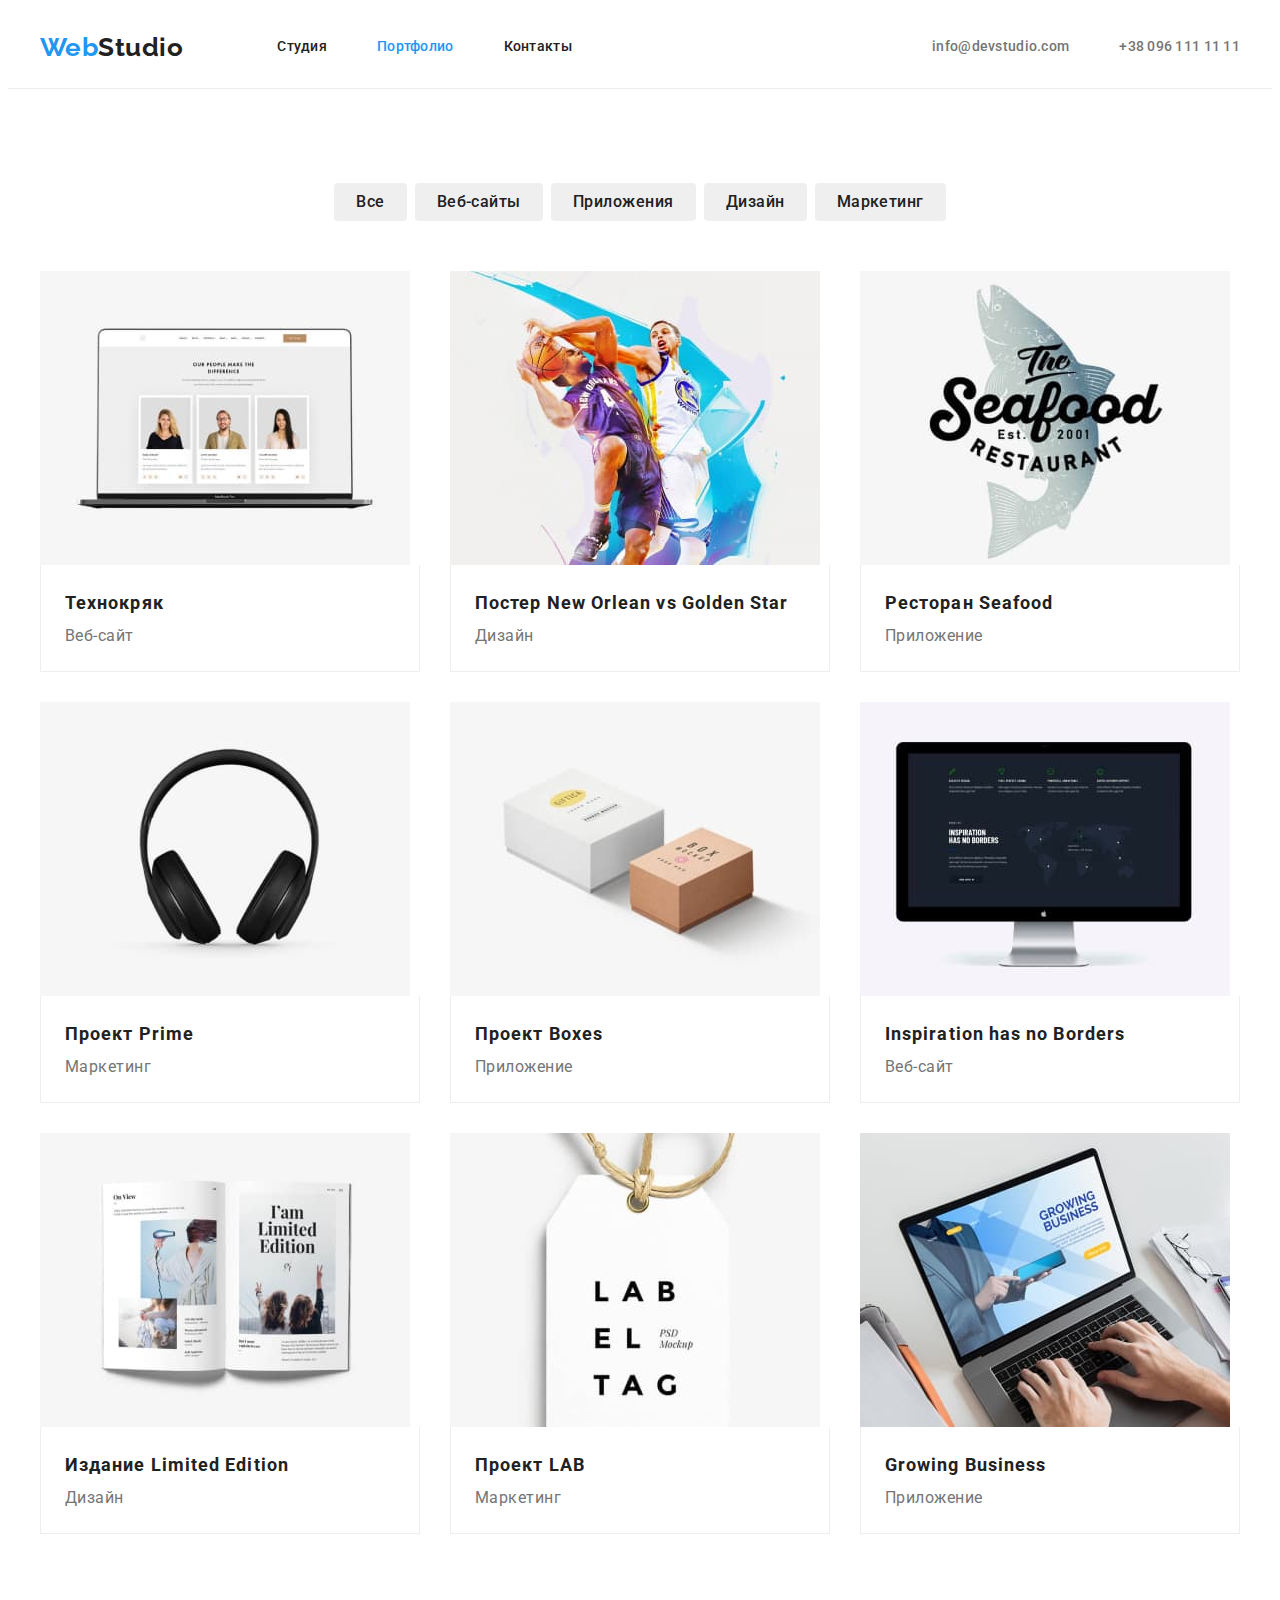
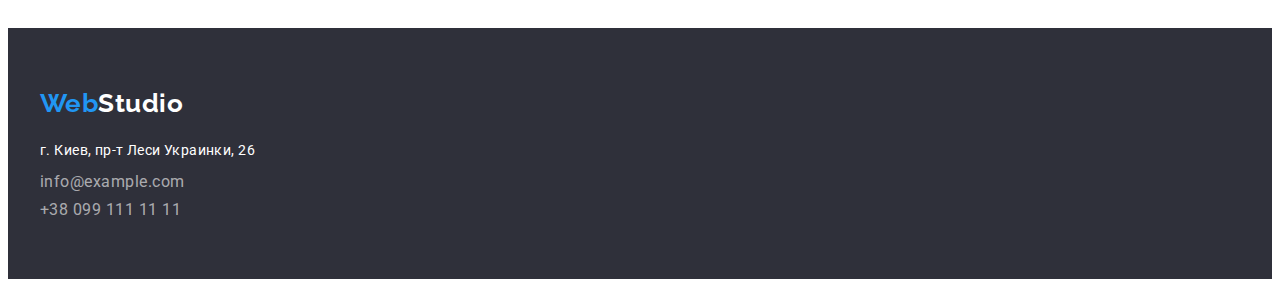
==== portfolio.html @ c22ebef0 "copy previous HW" ====
<!DOCTYPE html>
<html lang="ru">
  <head>
    <meta charset="UTF-8" />
    <meta http-equiv="X-UA-Compatible" content="IE=edge" />
    <meta name="viewport" content="width=device-width, initial-scale=1.0" />
    <link rel="preconnect" href="https://fonts.googleapis.com" />
    <link rel="preconnect" href="https://fonts.gstatic.com" crossorigin />
    <link
      href="https://fonts.googleapis.com/css2?family=Montserrat:wght@400;700&family=Raleway:wght@700&family=Roboto:wght@400;500;700;900&display=swap"
      rel="stylesheet"
    />
    <!-- <link rel="stylesheet" href="prettier.json"> -->
    <link
      rel="stylesheet"
      href="https://cdnjs.cloudflare.com/ajax/libs/modern-normalize/1.1.0/modern-normalize.min.css"
      integrity="sha512-wpPYUAdjBVSE4KJnH1VR1HeZfpl1ub8YT/NKx4PuQ5NmX2tKuGu6U/JRp5y+Y8XG2tV+wKQpNHVUX03MfMFn9Q=="
      crossorigin="anonymous"
      referrerpolicy="no-referrer"
    />
    <link rel="stylesheet" href="./css/styles.css" />
    <title>Web Studio</title>
  </head>
  <body>
    <header class="header">
      <div class="container">
        <a class="logo" href="./index.html"
          ><span class="logo-blue">Web</span>Studio</a
        >
        <nav class="navigation">
          <ul class="navigation-list list">
            <li class="navigation-item">
              <a class="link" href="./index.html">Студия</a>
            </li>
            <li class="navigation-item">
              <a class="link curent" href="./portfolio.html">Портфолио</a>
            </li>
            <li class="navigation-item">
              <a class="link" href="">Контакты</a>
            </li>
          </ul>
        </nav>
        <ul class="contact-list list">
          <li class="contact-link">
            <a class="link" href="mailto:info@devstudio.com"
              >info@devstudio.com</a
            >
          </li>
          <li class="contact-link">
            <a class="link" href="tel:+380961111111">+38 096 111 11 11</a>
          </li>
        </ul>
      </div>
    </header>
    <main>
      <section class="portfolio">
        <div class="container">
          <h1 class="visually-hidden">Портфолио</h1>
          <ul class="filter-list">
            <li class="filter-item">
              <button class="filter-btn" type="button">Все</button>
            </li>
            <li class="filter-item">
              <button class="filter-btn" type="button">Веб-сайты</button>
            </li>
            <li class="filter-item">
              <button class="filter-btn" type="button">Приложения</button>
            </li>
            <li class="filter-item">
              <button class="filter-btn" type="button">Дизайн</button>
            </li>
            <li class="filter-item">
              <button class="filter-btn" type="button">Маркетинг</button>
            </li>
          </ul>
          <ul class="portfolio-list">
            <li class="portfolio-cards">
              <a class="link" href=""
                ><img
                  src="./images/tech.jpg"
                  alt="браузер на ноуте"
                  width="370"
              /></a>
              <div class="portfolio-items">
                <h2 class="portfolio-title">Технокряк</h2>
                <p class="portfolio-text">Веб-сайт</p>
              </div>
            </li>
            <li class="portfolio-cards">
              <a class="link" href=""
                ><img src="./images/basketball.jpg" alt="баскетбол" width="370"
              /></a>
              <div class="portfolio-items">
                <h2 class="portfolio-title">
                  Постер New Orlean vs Golden Star
                </h2>
                <p class="portfolio-text">Дизайн</p>
              </div>
            </li>
            <li class="portfolio-cards">
              <a class="link" href=""
                ><img src="./images/seafood.jpg" alt="сиафуд лого" width="370"
              /></a>
              <div class="portfolio-items">
                <h2 class="portfolio-title">Ресторан Seafood</h2>
                <p class="portfolio-text">Приложение</p>
              </div>
            </li>
            <li class="portfolio-cards">
              <a class="link" href=""
                ><img src="./images/prime.jpg" alt="наушники" width="370" />
              </a>
              <div class="portfolio-items">
                <h2 class="portfolio-title">Проект Prime</h2>
                <p class="portfolio-text">Маркетинг</p>
              </div>
            </li>
            <li class="portfolio-cards">
              <a class="link" href=""
                ><img src="./images/boxes.jpg" alt="коробки" width="370"
              /></a>
              <div class="portfolio-items">
                <h2 class="portfolio-title">Проект Boxes</h2>
                <p class="portfolio-text">Приложение</p>
              </div>
            </li>
            <li class="portfolio-cards">
              <a class="link" href=""
                ><img
                  src="./images/insperation.jpg"
                  alt="моноблок эпл"
                  width="370"
              /></a>
              <div class="portfolio-items">
                <h2 class="portfolio-title">Inspiration has no Borders</h2>
                <p class="portfolio-text">Веб-сайт</p>
              </div>
            </li>
            <li class="portfolio-cards">
              <a class="link" href=""
                ><img src="./images/limited.jpg" alt="журнал" width="370"
              /></a>
              <div class="portfolio-items">
                <h2 class="portfolio-title">Издание Limited Edition</h2>
                <p class="portfolio-text">Дизайн</p>
              </div>
            </li>
            <li class="portfolio-cards">
              <a class="link" href=""
                ><img src="./images/lab.jpg" alt="бирка" width="370"
              /></a>
              <div class="portfolio-items">
                <h2 class="portfolio-title">Проект LAB</h2>
                <p class="portfolio-text">Маркетинг</p>
              </div>
            </li>
            <li class="portfolio-cards">
              <a class="link" href=""
                ><img
                  src="./images/busines.jpg"
                  alt="работа на ноутбуке"
                  width="370"
              /></a>
              <div class="portfolio-items">
                <h2 class="portfolio-title">Growing Business</h2>
                <p class="portfolio-text">Приложение</p>
              </div>
            </li>
          </ul>
        </div>
      </section>
    </main>
    <footer>
      <div class="container">
        <a class="logo" href="./index.html"
          ><span class="logo-blue">Web</span>Studio</a
        >
        <address>
          <ul class="adress-list">
            <li class="adress-item adress">
              <a
                class="link"
                href="https://goo.gl/maps/iJpznAyeSHseySaG7"
                target="_blank"
                rel="noreferrer noopener nofollow"
              >
                г. Киев, пр-т Леси Украинки, 26</a
              >
            </li>
            <li class="adress-item">
              <a class="link contact" href="mailto:info@example.com"
                >info@example.com</a
              >
            </li>
            <li class="adress-item">
              <a class="link contact" href="tel:+380991111111"
                >+38 099 111 11 11</a
              >
            </li>
          </ul>
        </address>
      </div>
    </footer>
  </body>
</html>
---- css/styles.css ----
:root {
  --secondary-color: #757575;
  --prime-color: #212121;
  --accent-color: #2196f3;
  --background-color: #ffffff;
}

body {
  font-family: Roboto, sans-serif;
  color: var(--prime-color);
  background-color: var(--background-color);
  letter-spacing: 0.03em;
}

img {
  display: block;
  max-width: 100%;
}

p,
h1,
h2,
h4,
h3 {
  margin: 0;
  margin-left: auto;
  margin-right: auto;
}
ul {
  margin: 0%;
  padding-left: 0%;
}

.container {
  width: 1200px;
  margin: 0 auto;
  padding: 0 15px;
}

.header {
  padding-top: 24px;
  padding-bottom: 25px;
  background-color: var(--background-color);
  border-bottom: 1px solid #ececec;
}

.header .container {
  display: flex;
  align-items: center;
}

/* Header */

.logo {
  text-decoration: none;
  font-family: "Raleway";
  font-weight: 700;
  font-size: 26px;
  line-height: 1.19;
  color: #212121;

  margin-right: 94px;
}

.navigation,
.navigation-list {
  list-style: none;
  font-weight: 500;
  font-size: 14px;
  line-height: 1.14;
  letter-spacing: 0.02em;
}

.navigation-list {
  display: flex;
}

.navigation-item:not(:last-child) {
  margin-right: 50px;
}

.contact-list .contact-link:not(:last-child) {
  margin-right: 50px;
}
.logo-blue {
  color: var(--accent-color);
}

.link {
  text-decoration: none;
  color: var(--secondary-color);
}

.navigation-item > .link {
  color: var(--prime-color);
}

.navigation-item > .curent {
  color: var(--accent-color);
}

.link:hover,
.link:focus {
  color: var(--accent-color);
}

.contact-list {
  list-style: none;
  font-weight: 500;
  font-size: 14px;
  line-height: 1.14;
  letter-spacing: 0.02em;

  color: var(--secondary-color);
  display: flex;
  margin-left: auto;
}

/* -----------------------------------------------Hero */
.hero {
  background-color: #2f303a;
  padding: 200px 0;
  text-align: center;
}
.hero-title {
  font-style: normal;
  font-weight: 900;
  font-size: 44px;
  line-height: 1.36;
  text-align: center;
  letter-spacing: 0.06em;
  text-transform: uppercase;
  color: #ffffff;
  text-align: center;

  width: 696px;
  margin-bottom: 30px;
}
.hero-btn {
  font-family: inherit;
  background: var(--accent-color);
  box-shadow: 0px 4px 4px rgba(0, 0, 0, 0.15);
  border-radius: 4px;
  border: none;
  min-width: 200px;
  padding: 10px 32px;

  font-weight: 700;
  font-size: 16px;
  line-height: 1.88;
  letter-spacing: 0.06em;
  color: #ffffff;

  cursor: pointer;
}
.hero-btn:hover,
.hero-btn:focus {
  background-color: #188ce8;
}

/* ---------------------------------------------------features */
.features {
  padding-top: 94px;
}
.visually-hidden {
  position: absolute;
  white-space: nowrap;
  width: 1px;
  height: 1px;
  overflow: hidden;
  border: 0;
  padding: 0;
  clip: rect(0 0 0 0);
  clip-path: inset(50%);
  margin: -1px;
}
.features-title {
  font-weight: 700;
  font-size: 14px;
  line-height: 1.14;
  text-transform: uppercase;

  margin-bottom: 10px;
}
.feateres-list {
  list-style: none;
  display: flex;
  gap: 30px;
}

.features-item {
  width: 270px;
}

.featers-item:not(:last-child) {
  padding-right: 60px;
}

.features-text {
  font-size: 14px;
  line-height: 1.71;
  letter-spacing: 0.03em;
  color: var(--secondary-color);
}

/* -----------------------------------------------------Чем мы занимаемся */
.busines {
  padding: 94px 0;
}
.busines-title {
  font-weight: 700;
  font-size: 36px;
  line-height: 1.17;
  text-align: center;
  margin-bottom: 50px;
}
.busines-list {
  display: flex;
}

.busines-item {
  list-style: none;
}

.busines-item:not(:last-child) {
  margin-right: 30px;
}

/* ---------------------------------------------------------team */
.team {
  background-color: #f5f4fa;
  padding: 94px 0;
}
.team-title {
  font-weight: 700;
  font-size: 36px;
  line-height: 1.17;
  text-align: center;
  letter-spacing: 0.03em;

  color: var(--prime-color);

  margin-bottom: 50px;
}
.team-list {
  list-style: none;
  display: flex;
}
.team-member:not(:last-child) {
  margin-right: 30px;
}

.team-member {
  background-color: var(--background-color);
}

.worker {
  padding-top: 30px;
  padding-bottom: 30px;
  text-align: center;
}
.team-member-name {
  font-weight: 500;
  font-size: 16px;
  line-height: 1.19;
  text-align: center;
  color: var(--prime-color);

  margin-bottom: 10px;
}

.team-position {
  line-height: 1.19;
  text-align: center;
  color: var(--secondary-color);
}
/* ------------------------------------------------------------------footer */
footer {
  background-color: #2f303a;
  padding-top: 60px;
  padding-bottom: 60px;
}
address {
  font-style: normal;
  margin-top: 20px;
}

.adress-list {
  list-style: none;
  display: flex;
  flex-direction: column;
  gap: 9px;

  padding-left: 0;
}
.adress > .link {
  font-size: 14px;
  line-height: 1.71;
  letter-spacing: 0.03em;
  color: #ffffff;
}
.contact {
  color: rgba(255, 255, 255, 0.6);
}
footer .logo {
  color: #ffffff;
  margin-right: 0;
}

/* =================================================Portfolio */

.portfolio {
  padding-top: 94px;
  padding-bottom: 94px;
}

.portfolio-title {
  font-weight: 700;
  font-size: 18px;
  line-height: 2;
  letter-spacing: 0.06em;
  color: var(--prime-color);
}

.portfolio-text {
  line-height: 1.88;
  letter-spacing: 0.03em;
  color: var(--secondary-color);
}

.portfolio-list {
  padding-left: 0;
  list-style: none;
  display: flex;
  flex-wrap: wrap;
  margin-left: -30px;
  margin-top: -30px;
}

.portfolio-cards {
  flex-basis: calc((100% - 90px) / 3);
  margin-left: 30px;
  margin-top: 30px;
}

.portfolio-items {
  padding: 20px 24px;
  border-right: 1px solid #eeeeee;
  border-bottom: 1px solid #eeeeee;
  border-left: 1px solid #eeeeee;
}

.filter-list {
  display: flex;
  text-decoration: none;
  list-style: none;
  margin-bottom: 50px;
  justify-content: center;
}

.filter-btn {
  font-family: inherit;
  font-weight: 500;
  font-size: 16px;
  line-height: 1.62;
  text-align: center;
  letter-spacing: 0.03em;
  color: var(--prime-color);
  border-radius: 4px;
  border: none;

  cursor: pointer;
  padding: 6px 22px;
}

.filter-item:not(:last-child) {
  margin-right: 8px;
}

.filter-btn:hover,
.filter-btn:focus {
  color: #ffffff;
  background: #2196f3;

  box-shadow: 0px 3px 1px rgba(0, 0, 0, 0.1), 0px 1px 2px rgba(0, 0, 0, 0.08),
    0px 2px 2px rgba(0, 0, 0, 0.12);
}
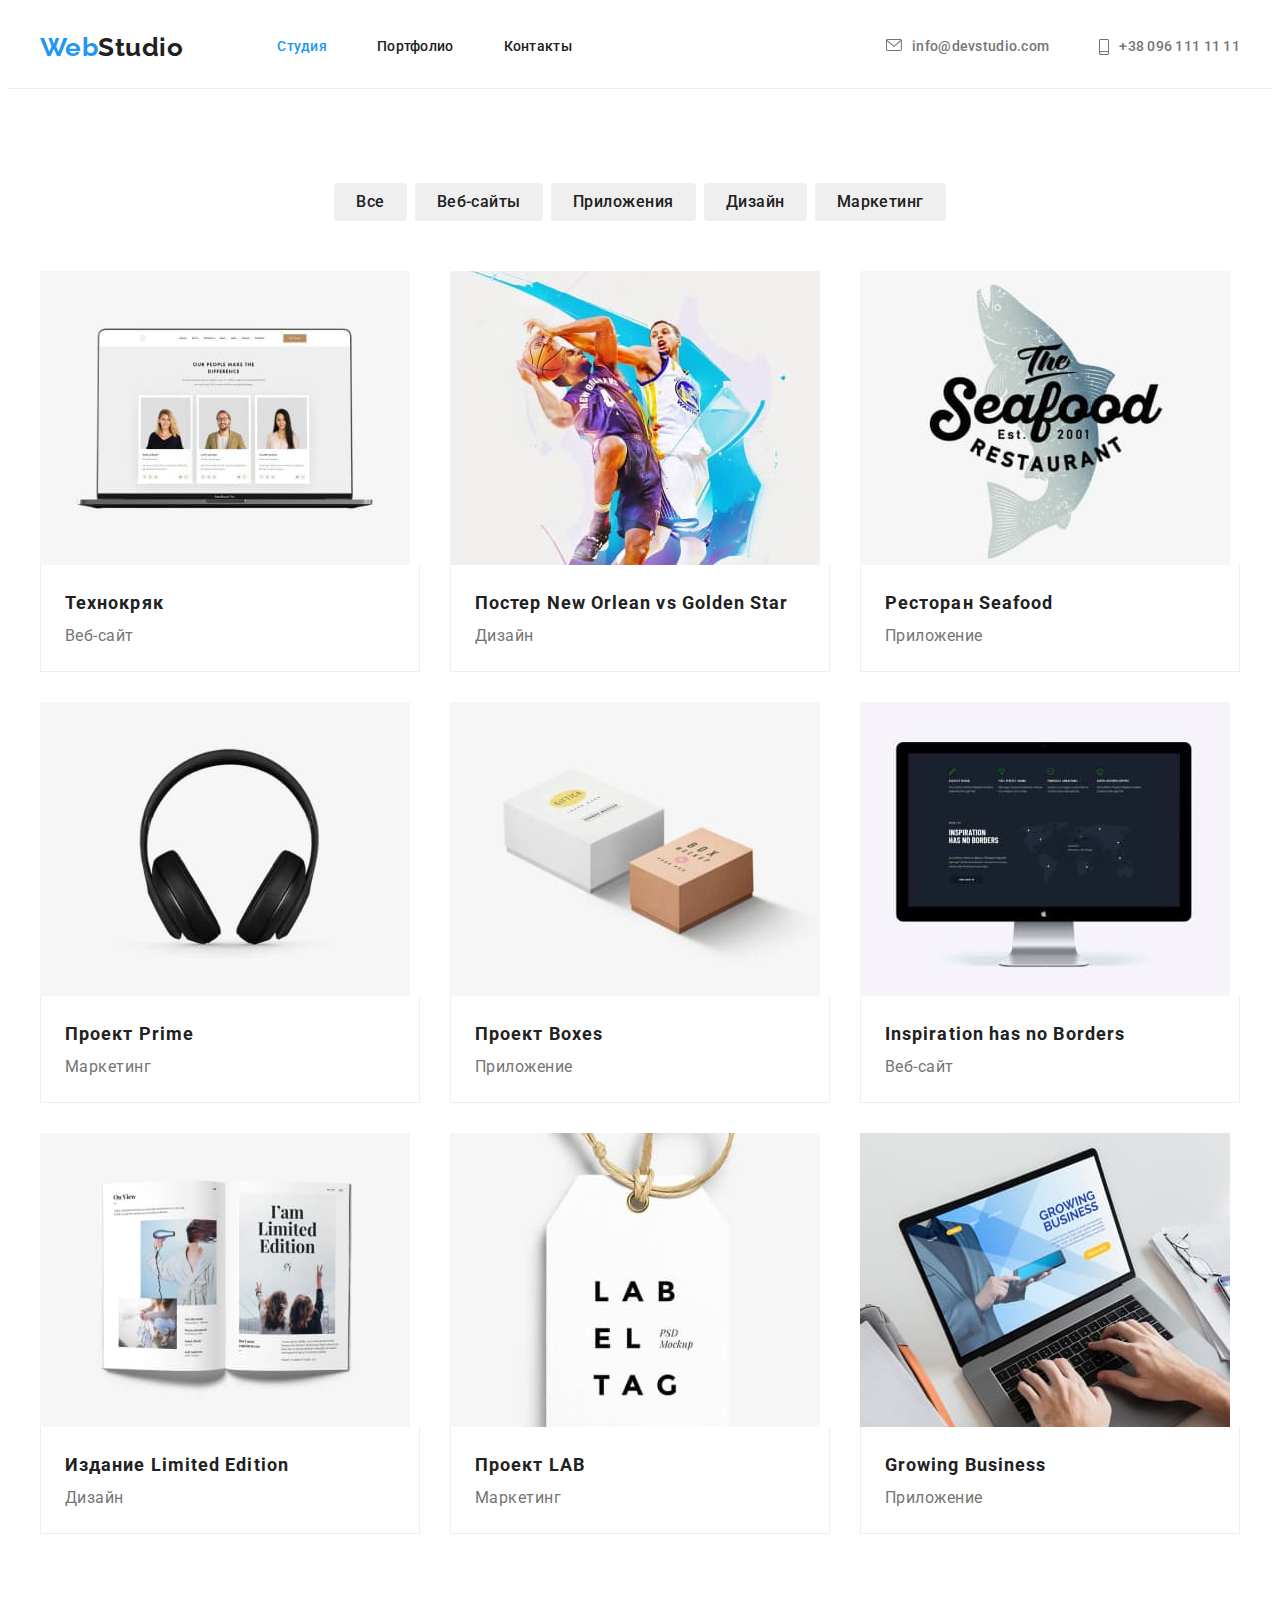
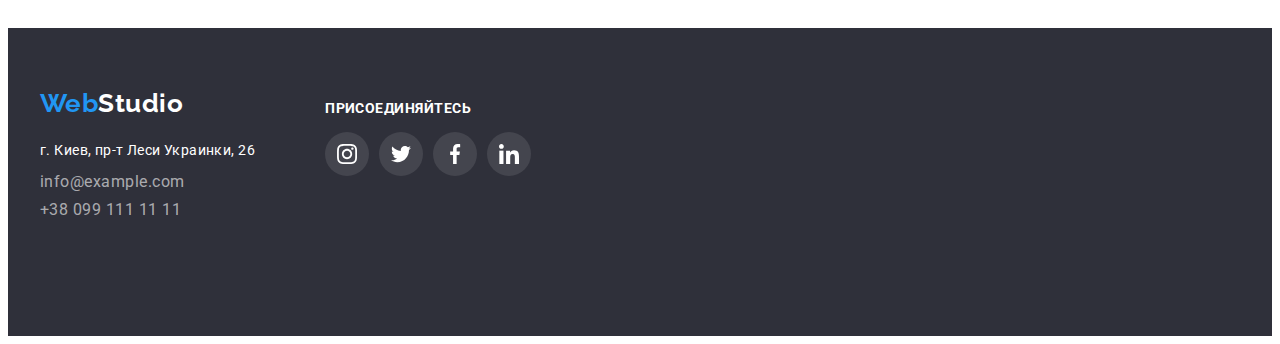
==== commit 3dcfc678: "hm 4 finish" ====
--- a/portfolio.html
+++ b/portfolio.html
@@ -10,7 +10,7 @@
       href="https://fonts.googleapis.com/css2?family=Montserrat:wght@400;700&family=Raleway:wght@700&family=Roboto:wght@400;500;700;900&display=swap"
       rel="stylesheet"
     />
-    <!-- <link rel="stylesheet" href="prettier.json"> -->
+    <link rel="stylesheet" href="prettier.json" />
     <link
       rel="stylesheet"
       href="https://cdnjs.cloudflare.com/ajax/libs/modern-normalize/1.1.0/modern-normalize.min.css"
@@ -30,10 +30,10 @@
         <nav class="navigation">
           <ul class="navigation-list list">
             <li class="navigation-item">
-              <a class="link" href="./index.html">Студия</a>
+              <a class="link curent" href="./index.html">Студия</a>
             </li>
             <li class="navigation-item">
-              <a class="link curent" href="./portfolio.html">Портфолио</a>
+              <a class="link" href="./portfolio.html">Портфолио</a>
             </li>
             <li class="navigation-item">
               <a class="link" href="">Контакты</a>
@@ -42,12 +42,20 @@
         </nav>
         <ul class="contact-list list">
           <li class="contact-link">
-            <a class="link" href="mailto:info@devstudio.com"
-              >info@devstudio.com</a
+            <a class="link" href="mailto:info@devstudio.com">
+              <svg class="icon-mail" width="16" height="12">
+                <use href="./images/studia-svg.svg#icon-envelope-hover"></use>
+              </svg>
+              info@devstudio.com</a
             >
           </li>
           <li class="contact-link">
-            <a class="link" href="tel:+380961111111">+38 096 111 11 11</a>
+            <a class="link" href="tel:+380961111111">
+              <svg class="icon-mail" width="10" height="16">
+                <use href="./images/studia-svg.svg#icon-smartphone"></use>
+              </svg>
+              +38 096 111 11 11</a
+            >
           </li>
         </ul>
       </div>
@@ -171,34 +179,70 @@
       </section>
     </main>
     <footer>
-      <div class="container">
-        <a class="logo" href="./index.html"
-          ><span class="logo-blue">Web</span>Studio</a
-        >
-        <address>
-          <ul class="adress-list">
-            <li class="adress-item adress">
-              <a
-                class="link"
-                href="https://goo.gl/maps/iJpznAyeSHseySaG7"
-                target="_blank"
-                rel="noreferrer noopener nofollow"
-              >
-                г. Киев, пр-т Леси Украинки, 26</a
-              >
-            </li>
-            <li class="adress-item">
-              <a class="link contact" href="mailto:info@example.com"
-                >info@example.com</a
-              >
-            </li>
-            <li class="adress-item">
-              <a class="link contact" href="tel:+380991111111"
-                >+38 099 111 11 11</a
-              >
-            </li>
-          </ul>
-        </address>
+      <div class="container footer-flex">
+        <div class="footer-block">
+          <a class="logo" href="./index.html"
+            ><span class="logo-blue">Web</span>Studio</a
+          >
+          <address>
+            <ul class="adress-list">
+              <li class="adress-item adress">
+                <a
+                  class="link"
+                  href="https://goo.gl/maps/iJpznAyeSHseySaG7"
+                  target="_blank"
+                  rel="noreferrer noopener nofollow"
+                >
+                  г. Киев, пр-т Леси Украинки, 26</a
+                >
+              </li>
+              <li class="adress-item">
+                <a class="link contact" href="mailto:info@example.com"
+                  >info@example.com</a
+                >
+              </li>
+              <li class="adress-item">
+                <a class="link contact" href="tel:+380991111111"
+                  >+38 099 111 11 11</a
+                >
+              </li>
+            </ul>
+          </address>
+        </div>
+        <div class="footer-block">
+          <p class="footer-text">присоединяйтесь</p>
+          <ul class="team-soc-list list">
+            <li class="worker-soc-item">
+              <a href="" class="worker-soc-link link footer-social-item">
+                <svg class="icon-social footer-social" width="20" height="20">
+                  <use
+                    href="./images/studia-svg.svg#icon-instagram-2-1"
+                  ></use></svg
+              ></a>
+            </li>
+            <li class="worker-soc-item">
+              <a href="" class="worker-soc-link link footer-social-item">
+                <svg class="icon-social footer-social" width="20" height="20">
+                  <use href="./images/studia-svg.svg#icon-twitter-1"></use>
+                </svg>
+              </a>
+            </li>
+            <li class="worker-soc-item">
+              <a href="" class="worker-soc-link link footer-social-item">
+                <svg class="icon-social footer-social" width="20" height="20">
+                  <use href="./images/studia-svg.svg#icon-facebook-1"></use>
+                </svg>
+              </a>
+            </li>
+            <li class="worker-soc-item">
+              <a href="" class="worker-soc-link link footer-social-item">
+                <svg class="icon-social footer-social" width="20" height="20">
+                  <use href="./images/studia-svg.svg#icon-linkedin-1"></use>
+                </svg>
+              </a>
+            </li>
+          </ul>
+        </div>
       </div>
     </footer>
   </body>
--- a/css/styles.css
+++ b/css/styles.css
@@ -29,6 +29,7 @@
 ul {
   margin: 0%;
   padding-left: 0%;
+  list-style: none;
 }
 
 .container {
@@ -82,6 +83,11 @@
 .contact-list .contact-link:not(:last-child) {
   margin-right: 50px;
 }
+
+.contact-link > .link {
+  display: flex;
+}
+
 .logo-blue {
   color: var(--accent-color);
 }
@@ -89,6 +95,11 @@
 .link {
   text-decoration: none;
   color: var(--secondary-color);
+}
+
+.icon-mail {
+  fill: currentColor;
+  margin-right: 10px;
 }
 
 .navigation-item > .link {
@@ -118,7 +129,16 @@
 
 /* -----------------------------------------------Hero */
 .hero {
+  background-image: url(../images/img-overlay.png),
+    url(../images/hero-image.jpg);
   background-color: #2f303a;
+  background-repeat: no-repeat;
+  background-position: center;
+  max-width: 1600px;
+  height: 600px;
+  margin-right: auto;
+  margin-left: auto;
+
   padding: 200px 0;
   text-align: center;
 }
@@ -174,6 +194,7 @@
   clip-path: inset(50%);
   margin: -1px;
 }
+
 .features-title {
   font-weight: 700;
   font-size: 14px;
@@ -190,6 +211,32 @@
 
 .features-item {
   width: 270px;
+}
+
+.features-item::before {
+  display: block;
+  content: "";
+  height: 120px;
+  background-color: #f5f4fa;
+  margin-bottom: 30px;
+  background-repeat: no-repeat;
+  background-position: center;
+}
+
+.icon-anthena::before {
+  background-image: url(../images/antenna.svg);
+}
+
+.icon-clock::before {
+  background-image: url(../images/clock.svg);
+}
+
+.icon-diagrama::before {
+  background-image: url(../images/diagram.svg);
+}
+
+.icon-astronaut:before {
+  background-image: url(../images/astronaut.svg);
 }
 
 .featers-item:not(:last-child) {
@@ -252,6 +299,9 @@
 
 .team-member {
   background-color: var(--background-color);
+  box-shadow: 0px 1px 3px rgba(0, 0, 0, 0.12), 0px 1px 1px rgba(0, 0, 0, 0.14),
+    0px 2px 1px rgba(0, 0, 0, 0.2);
+  border-radius: 0px 0px 4px 4px;
 }
 
 .worker {
@@ -274,6 +324,104 @@
   text-align: center;
   color: var(--secondary-color);
 }
+
+.team-soc-list {
+  display: flex;
+  justify-content: center;
+  align-items: center;
+  margin-top: 16px;
+}
+
+.worker-soc-item {
+  width: 44px;
+  height: 44px;
+  margin-right: 10px;
+}
+
+.icon-social {
+  fill: var(--secondary-color);
+}
+
+.worker-soc-item:last-child {
+  margin-right: 0px;
+}
+
+.worker-soc-link {
+  width: 100%;
+  height: 100%;
+  border-radius: 50%;
+  display: flex;
+  align-items: center;
+  justify-content: center;
+}
+
+.worker-soc-link:hover,
+.worker-soc-link:focus {
+  background-color: var(--accent-color);
+}
+
+.worker-soc-link:hover .icon-social,
+.worker-soc-link:focus .icon-social {
+  background-color: var(--accent-color);
+  fill: var(--background-color);
+}
+
+/* -----------------------------------------------------Клиенты */
+
+.customers {
+  padding-top: 94px;
+  padding-bottom: 94px;
+}
+
+.customers-title {
+  font-weight: 700;
+  font-size: 36px;
+  line-height: 1.17;
+  text-align: center;
+
+  margin-bottom: 50px;
+
+  color: var(--prime-color);
+}
+
+.customers-logo-list {
+  display: flex;
+  justify-content: center;
+  align-items: center;
+}
+
+.customer-logo {
+  height: 92px;
+  width: 170px;
+  border: 1px solid #afb1b8;
+  border-radius: 4px;
+}
+
+.customer-logo:not(:last-child) {
+  margin-right: 30px;
+}
+
+.customer-link {
+  height: 100%;
+  display: flex;
+  justify-content: center;
+  align-items: center;
+}
+
+.customer-logo-icon {
+  fill: var(--secondary-color);
+}
+
+.customer-logo-icon:hover,
+.customer-logo-icon:focus {
+  fill: var(--accent-color);
+}
+
+.customer-link:hover .customer-logo-icon,
+.customer-link:focus .customer-logo-icon {
+  fill: var(--accent-color);
+}
+
 /* ------------------------------------------------------------------footer */
 footer {
   background-color: #2f303a;
@@ -307,6 +455,32 @@
   margin-right: 0;
 }
 
+.footer-flex {
+  display: flex;
+}
+
+.footer-text {
+  font-weight: 700;
+  font-size: 14px;
+  line-height: 16px;
+  text-transform: uppercase;
+  color: #ffffff;
+}
+
+.footer-social {
+  fill: #ffffff;
+}
+
+.footer-social-item {
+  background-color: rgba(255, 255, 255, 0.1);
+}
+
+.footer-block:nth-child(2) {
+  margin-left: 70px;
+  margin-bottom: 100px;
+  margin-top: 12px;
+}
+
 /* =================================================Portfolio */
 
 .portfolio {
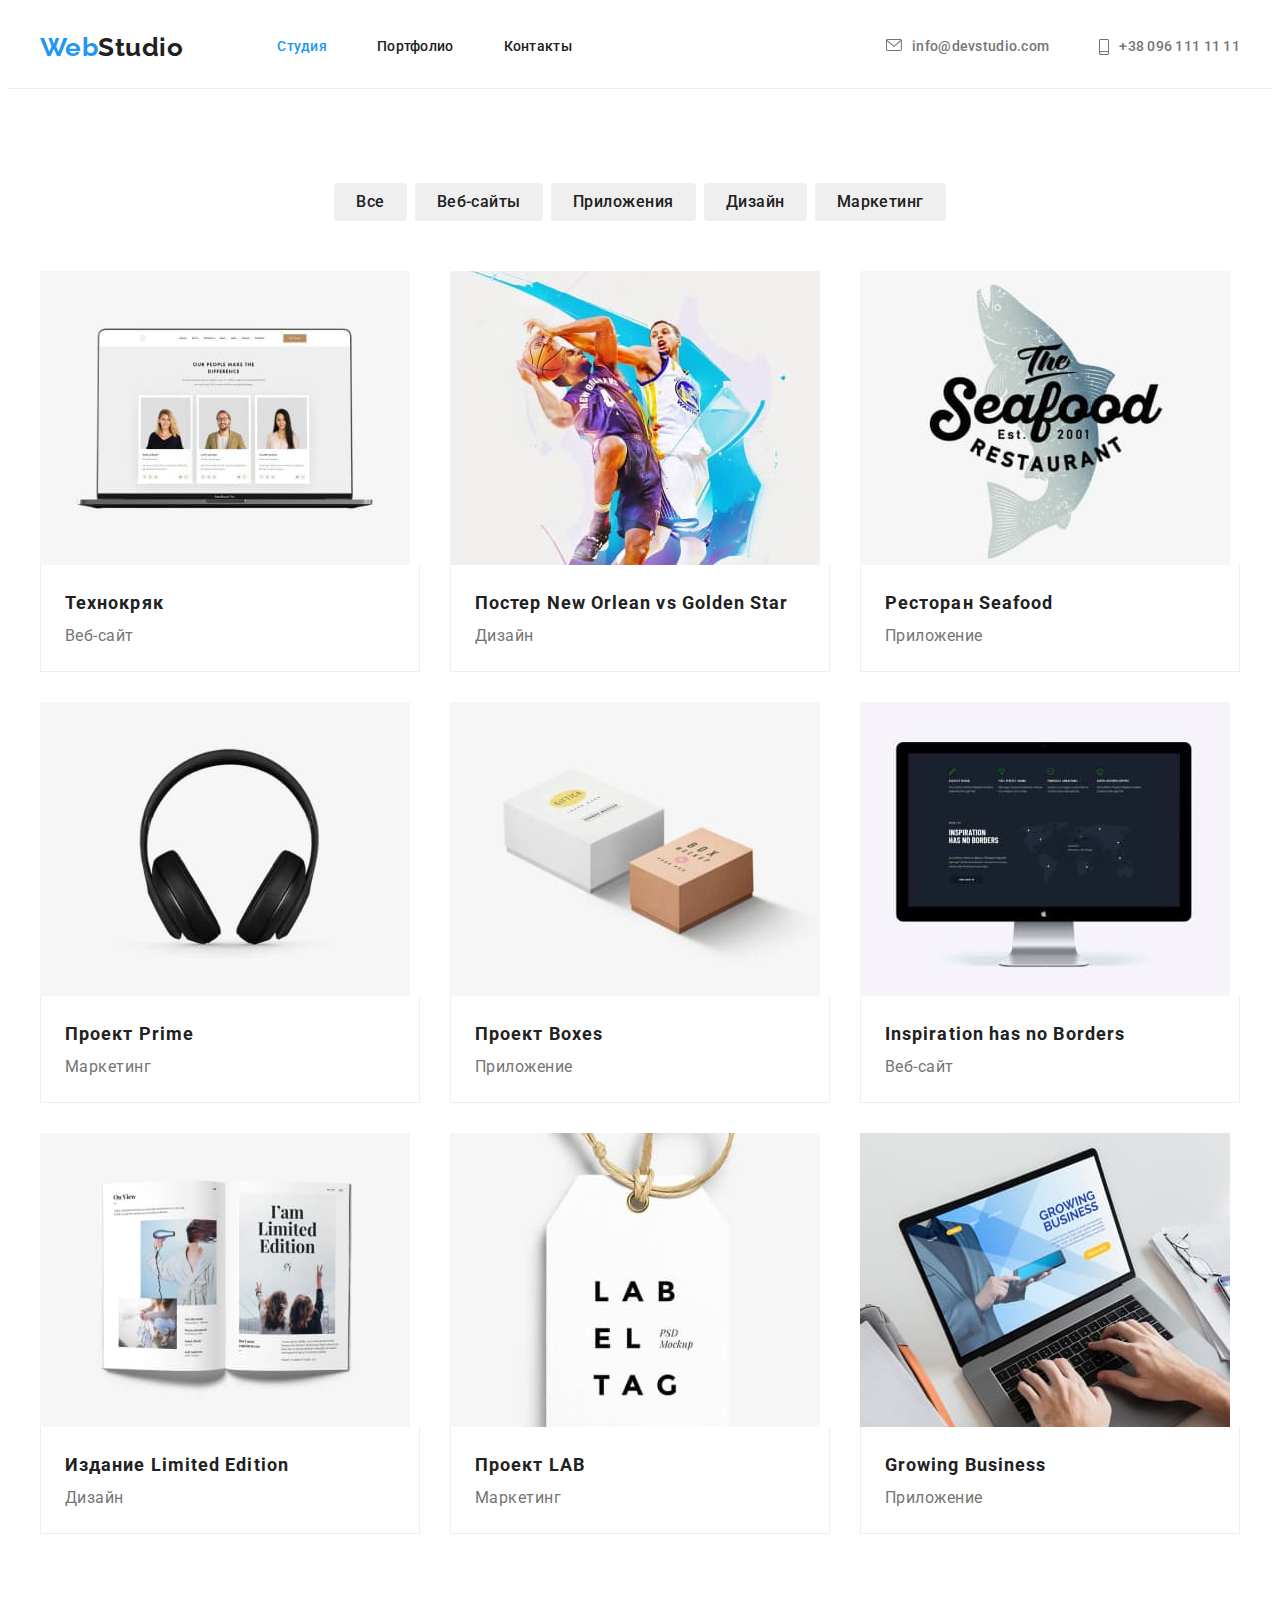
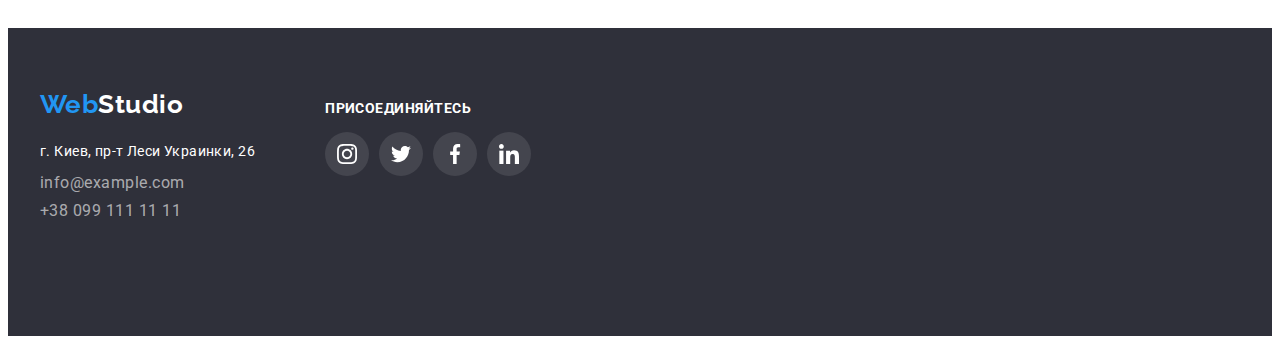
==== commit 6c037d80: "fix after mentor check" ====
--- a/portfolio.html
+++ b/portfolio.html
@@ -83,96 +83,107 @@
           </ul>
           <ul class="portfolio-list">
             <li class="portfolio-cards">
-              <a class="link" href=""
+              <a class="link portfolio-link" href=""
                 ><img
                   src="./images/tech.jpg"
                   alt="браузер на ноуте"
                   width="370"
-              /></a>
-              <div class="portfolio-items">
-                <h2 class="portfolio-title">Технокряк</h2>
-                <p class="portfolio-text">Веб-сайт</p>
-              </div>
-            </li>
-            <li class="portfolio-cards">
-              <a class="link" href=""
-                ><img src="./images/basketball.jpg" alt="баскетбол" width="370"
-              /></a>
-              <div class="portfolio-items">
-                <h2 class="portfolio-title">
-                  Постер New Orlean vs Golden Star
-                </h2>
-                <p class="portfolio-text">Дизайн</p>
-              </div>
-            </li>
-            <li class="portfolio-cards">
-              <a class="link" href=""
-                ><img src="./images/seafood.jpg" alt="сиафуд лого" width="370"
-              /></a>
-              <div class="portfolio-items">
-                <h2 class="portfolio-title">Ресторан Seafood</h2>
-                <p class="portfolio-text">Приложение</p>
-              </div>
-            </li>
-            <li class="portfolio-cards">
-              <a class="link" href=""
+                />
+                <div class="portfolio-items">
+                  <h2 class="portfolio-title">Технокряк</h2>
+                  <p class="portfolio-text">Веб-сайт</p>
+                </div>
+              </a>
+            </li>
+            <li class="portfolio-cards">
+              <a class="link portfolio-link" href=""
+                ><img
+                  src="./images/basketball.jpg"
+                  alt="баскетбол"
+                  width="370"
+                />
+                <div class="portfolio-items">
+                  <h2 class="portfolio-title">
+                    Постер New Orlean vs Golden Star
+                  </h2>
+                  <p class="portfolio-text">Дизайн</p>
+                </div></a
+              >
+            </li>
+            <li class="portfolio-cards">
+              <a class="link portfolio-link" href=""
+                ><img
+                  src="./images/seafood.jpg"
+                  alt="сиафуд лого"
+                  width="370"
+                />
+                <div class="portfolio-items">
+                  <h2 class="portfolio-title">Ресторан Seafood</h2>
+                  <p class="portfolio-text">Приложение</p>
+                </div></a
+              >
+            </li>
+            <li class="portfolio-cards">
+              <a class="link portfolio-link" href=""
                 ><img src="./images/prime.jpg" alt="наушники" width="370" />
-              </a>
-              <div class="portfolio-items">
-                <h2 class="portfolio-title">Проект Prime</h2>
-                <p class="portfolio-text">Маркетинг</p>
-              </div>
-            </li>
-            <li class="portfolio-cards">
-              <a class="link" href=""
-                ><img src="./images/boxes.jpg" alt="коробки" width="370"
-              /></a>
-              <div class="portfolio-items">
-                <h2 class="portfolio-title">Проект Boxes</h2>
-                <p class="portfolio-text">Приложение</p>
-              </div>
-            </li>
-            <li class="portfolio-cards">
-              <a class="link" href=""
+                <div class="portfolio-items">
+                  <h2 class="portfolio-title">Проект Prime</h2>
+                  <p class="portfolio-text">Маркетинг</p>
+                </div>
+              </a>
+            </li>
+            <li class="portfolio-cards">
+              <a class="link portfolio-link" href=""
+                ><img src="./images/boxes.jpg" alt="коробки" width="370" />
+                <div class="portfolio-items">
+                  <h2 class="portfolio-title">Проект Boxes</h2>
+                  <p class="portfolio-text">Приложение</p>
+                </div>
+              </a>
+            </li>
+            <li class="portfolio-cards">
+              <a class="link portfolio-link" href=""
                 ><img
                   src="./images/insperation.jpg"
                   alt="моноблок эпл"
                   width="370"
-              /></a>
-              <div class="portfolio-items">
-                <h2 class="portfolio-title">Inspiration has no Borders</h2>
-                <p class="portfolio-text">Веб-сайт</p>
-              </div>
-            </li>
-            <li class="portfolio-cards">
-              <a class="link" href=""
-                ><img src="./images/limited.jpg" alt="журнал" width="370"
-              /></a>
-              <div class="portfolio-items">
-                <h2 class="portfolio-title">Издание Limited Edition</h2>
-                <p class="portfolio-text">Дизайн</p>
-              </div>
-            </li>
-            <li class="portfolio-cards">
-              <a class="link" href=""
-                ><img src="./images/lab.jpg" alt="бирка" width="370"
-              /></a>
-              <div class="portfolio-items">
-                <h2 class="portfolio-title">Проект LAB</h2>
-                <p class="portfolio-text">Маркетинг</p>
-              </div>
-            </li>
-            <li class="portfolio-cards">
-              <a class="link" href=""
+                />
+                <div class="portfolio-items">
+                  <h2 class="portfolio-title">Inspiration has no Borders</h2>
+                  <p class="portfolio-text">Веб-сайт</p>
+                </div>
+              </a>
+            </li>
+            <li class="portfolio-cards">
+              <a class="link portfolio-link" href=""
+                ><img src="./images/limited.jpg" alt="журнал" width="370" />
+                <div class="portfolio-items">
+                  <h2 class="portfolio-title">Издание Limited Edition</h2>
+                  <p class="portfolio-text">Дизайн</p>
+                </div>
+              </a>
+            </li>
+            <li class="portfolio-cards">
+              <a class="link portfolio-link" href=""
+                ><img src="./images/lab.jpg" alt="бирка" width="370" />
+                <div class="portfolio-items">
+                  <h2 class="portfolio-title">Проект LAB</h2>
+                  <p class="portfolio-text">Маркетинг</p>
+                </div>
+              </a>
+            </li>
+            <li class="portfolio-cards">
+              <a class="link portfolio-link" href=""
                 ><img
                   src="./images/busines.jpg"
                   alt="работа на ноутбуке"
                   width="370"
-              /></a>
-              <div class="portfolio-items">
-                <h2 class="portfolio-title">Growing Business</h2>
-                <p class="portfolio-text">Приложение</p>
-              </div>
+                />
+                <div class="portfolio-items">
+                  <h2 class="portfolio-title">Growing Business</h2>
+                  <p class="portfolio-text">Приложение</p>
+                </div>
+              </a>
             </li>
           </ul>
         </div>
--- a/css/styles.css
+++ b/css/styles.css
@@ -421,6 +421,11 @@
 .customer-link:focus .customer-logo-icon {
   fill: var(--accent-color);
 }
+.customer-logo:hover,
+.customer-logo:focus {
+  border: 1px solid #2196f3;
+  border-radius: 4px;
+}
 
 /* ------------------------------------------------------------------footer */
 footer {
@@ -457,6 +462,7 @@
 
 .footer-flex {
   display: flex;
+  align-items: baseline;
 }
 
 .footer-text {
@@ -550,6 +556,15 @@
 .filter-item:not(:last-child) {
   margin-right: 8px;
 }
+.portfolio-link {
+  display: block;
+}
+
+.portfolio-link:hover,
+.portfolio-link:focus {
+  box-shadow: 0px 1px 1px rgba(0, 0, 0, 0.12), 0px 4px 4px rgba(0, 0, 0, 0.06),
+    1px 4px 6px rgba(0, 0, 0, 0.16);
+}
 
 .filter-btn:hover,
 .filter-btn:focus {
@@ -558,4 +573,5 @@
 
   box-shadow: 0px 3px 1px rgba(0, 0, 0, 0.1), 0px 1px 2px rgba(0, 0, 0, 0.08),
     0px 2px 2px rgba(0, 0, 0, 0.12);
-}
+  border-radius: 4px;
+}
